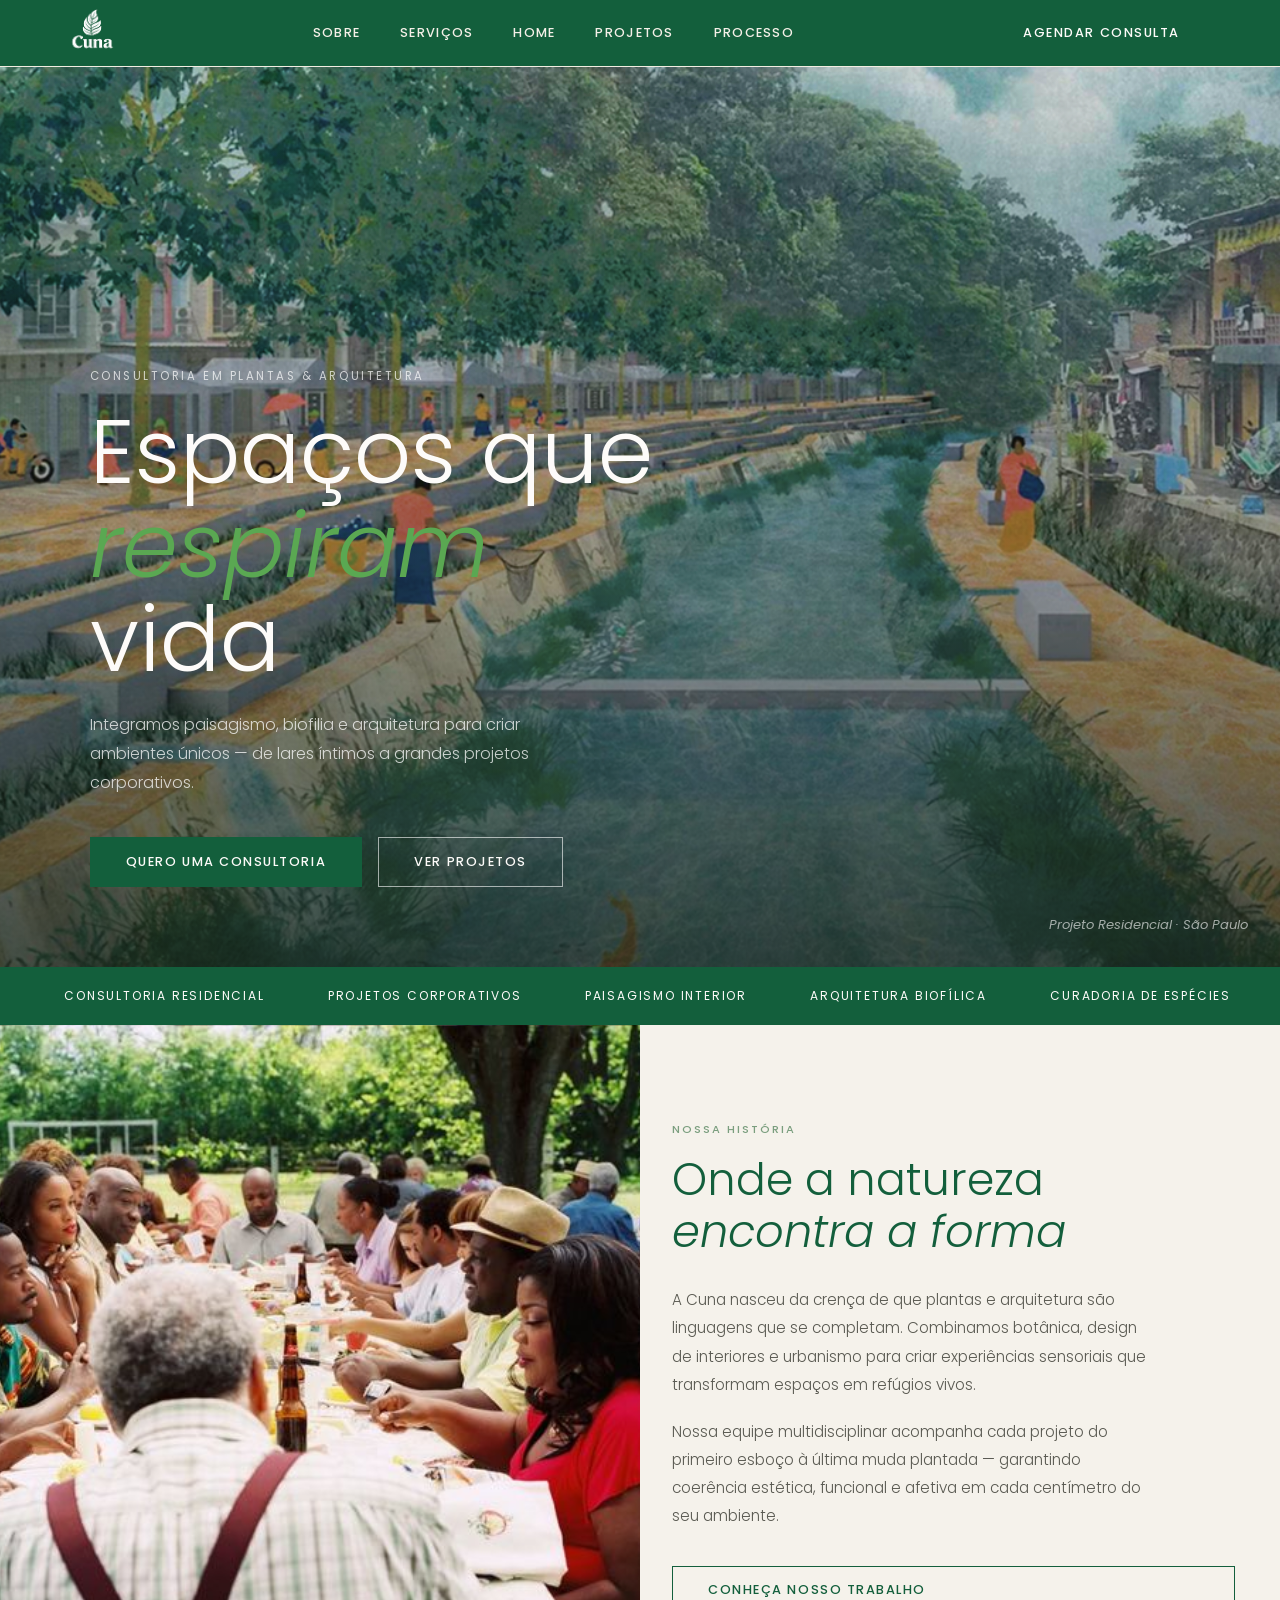
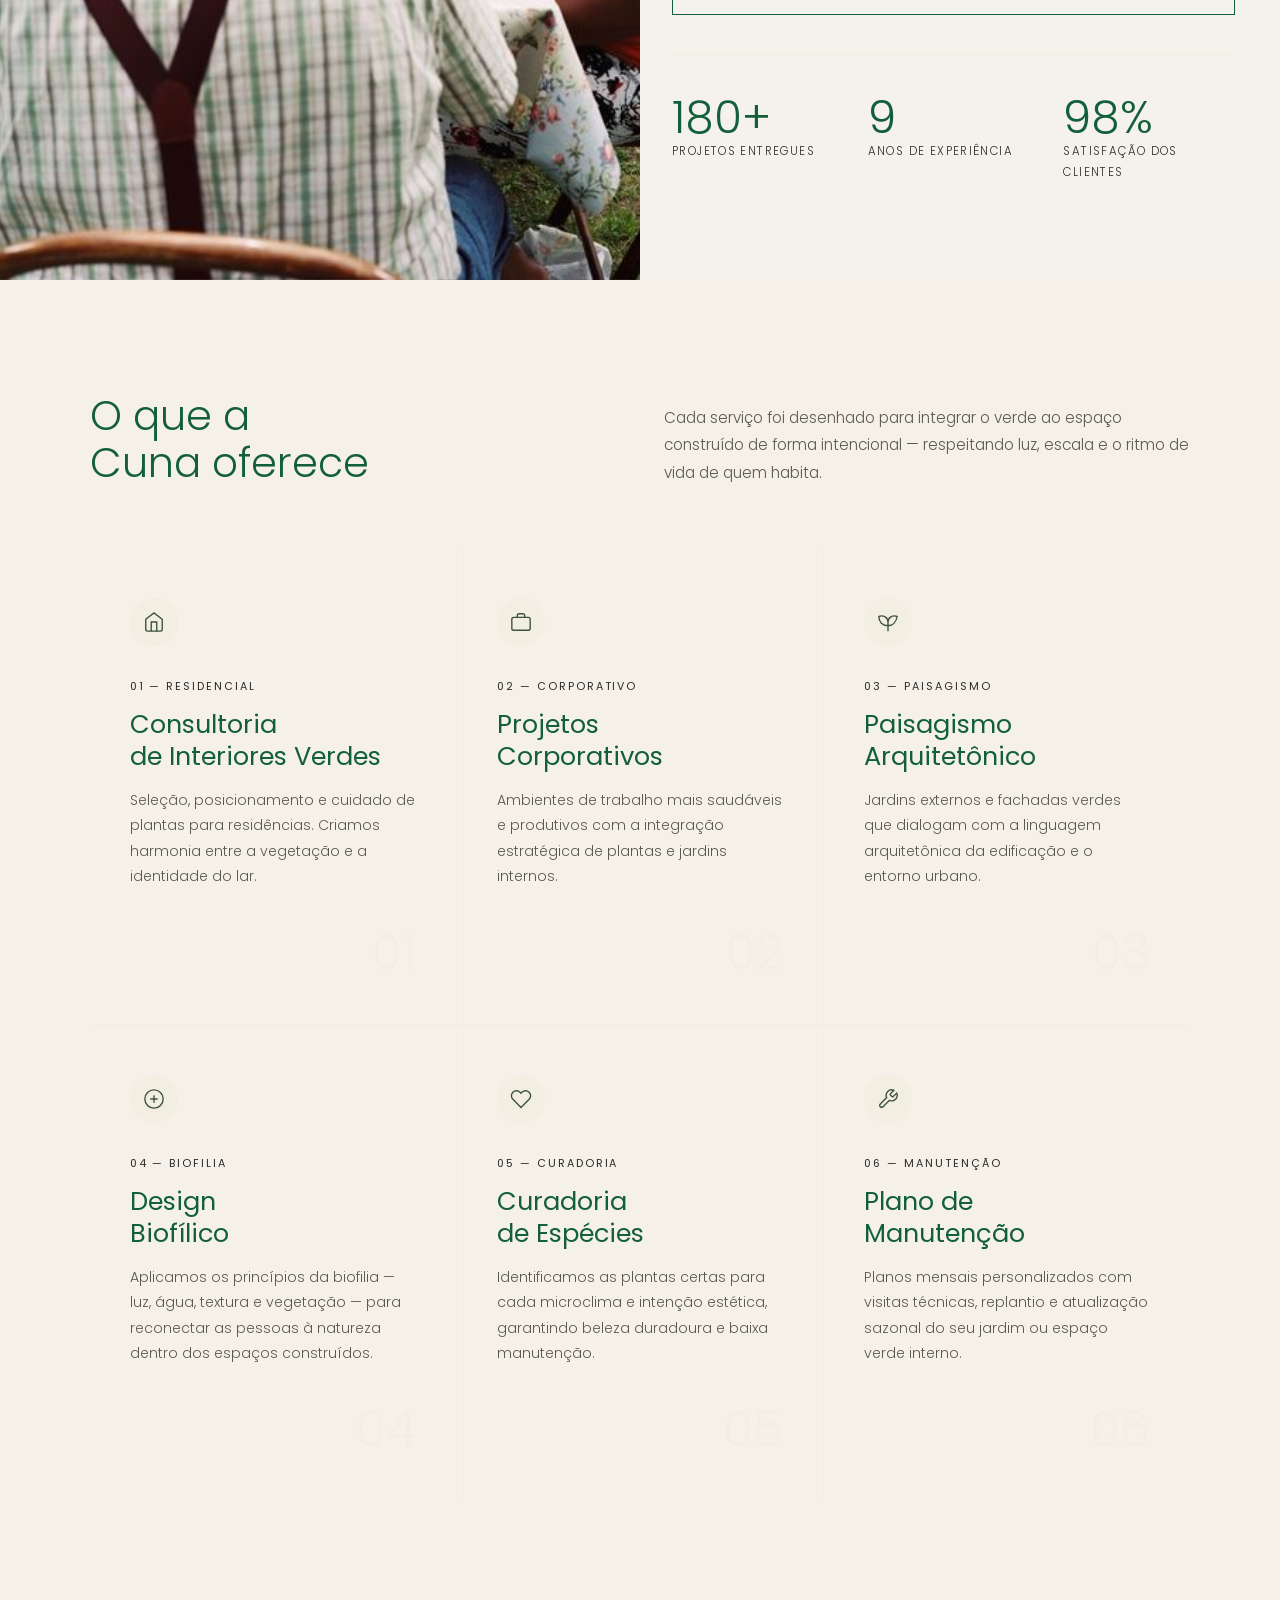
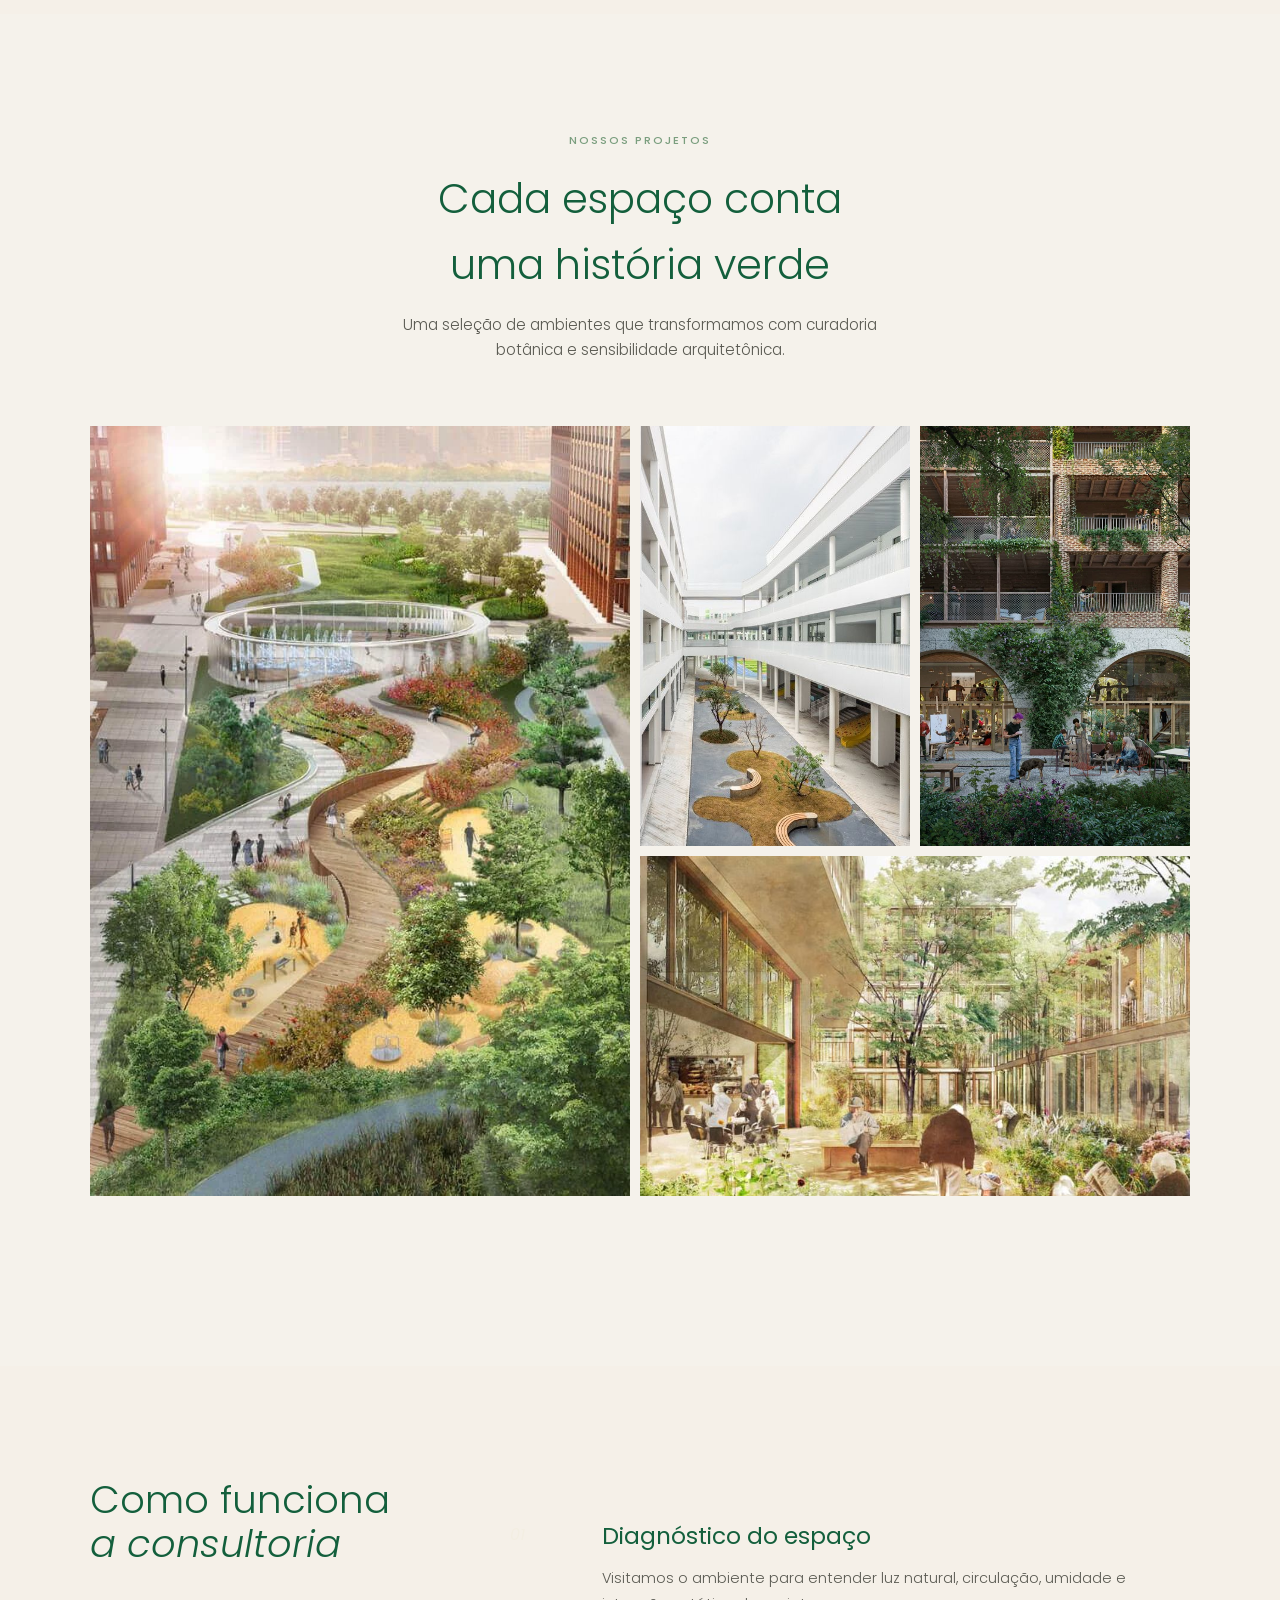
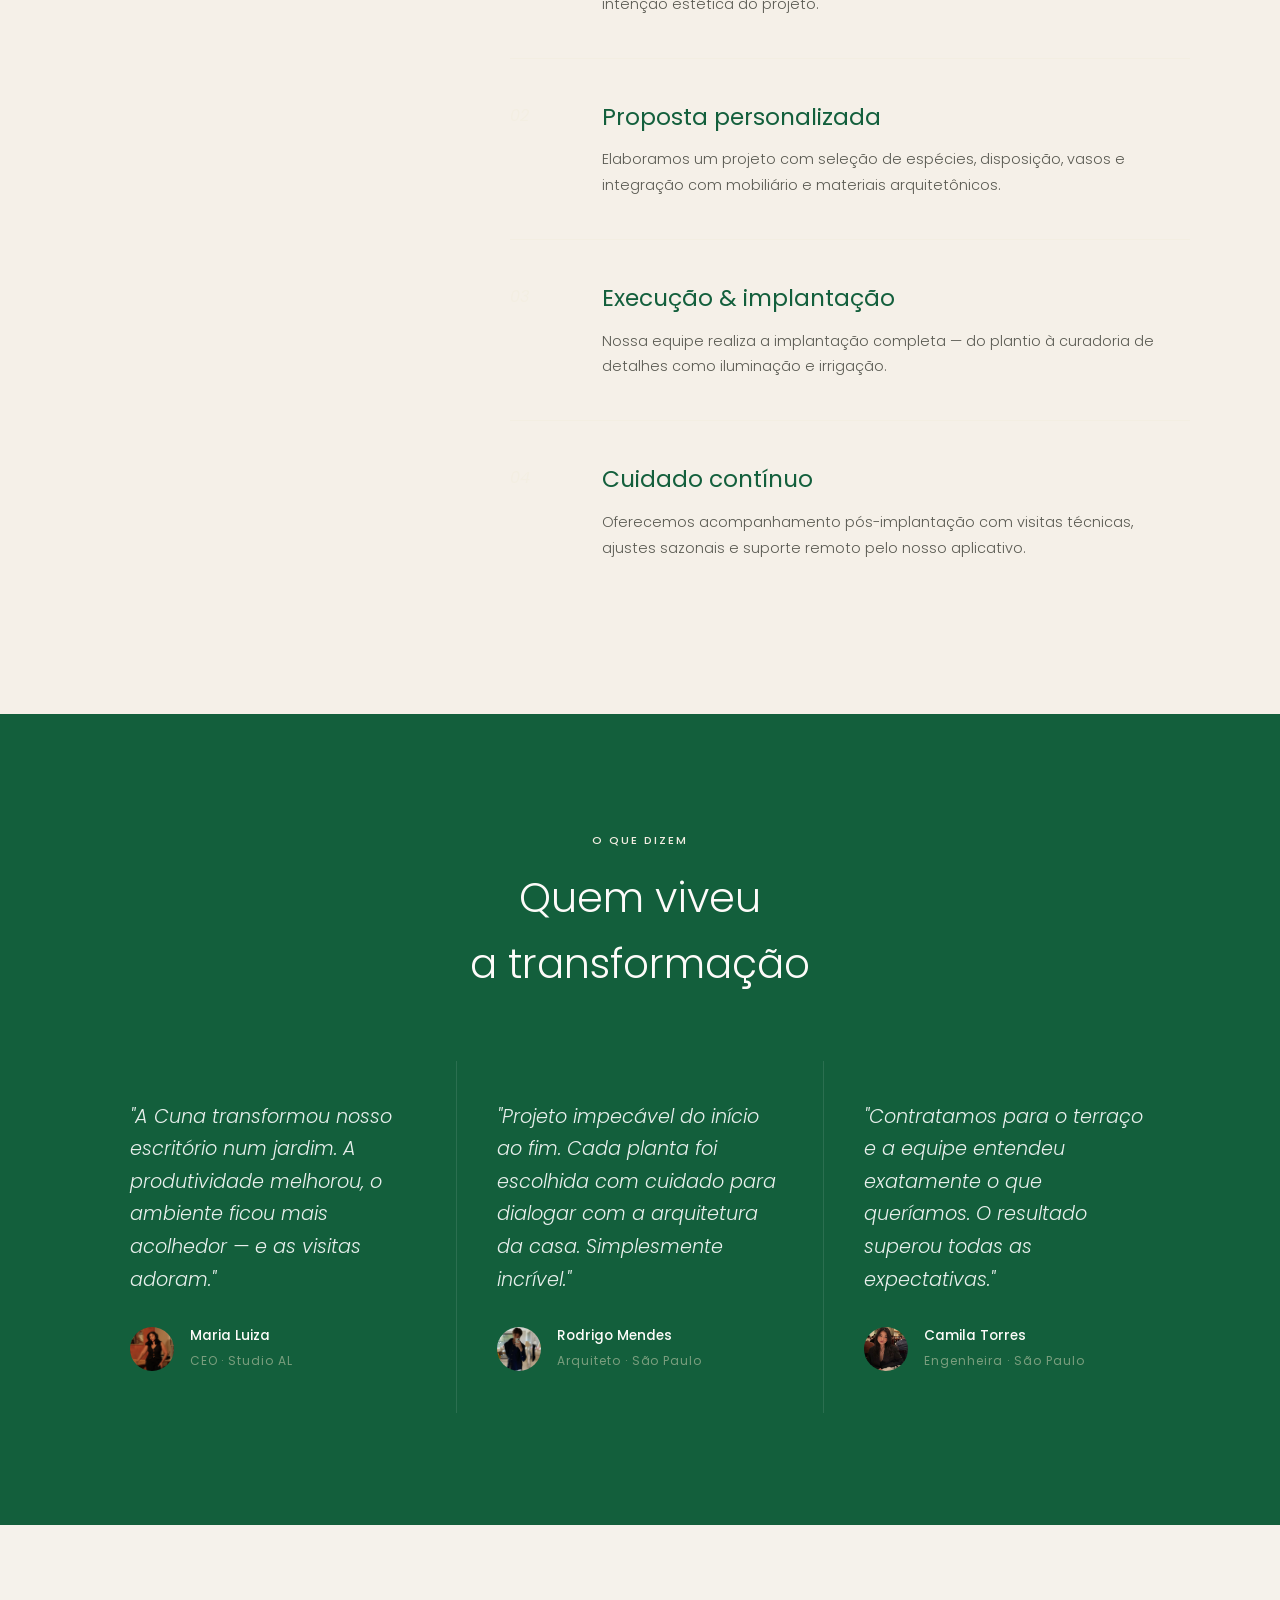
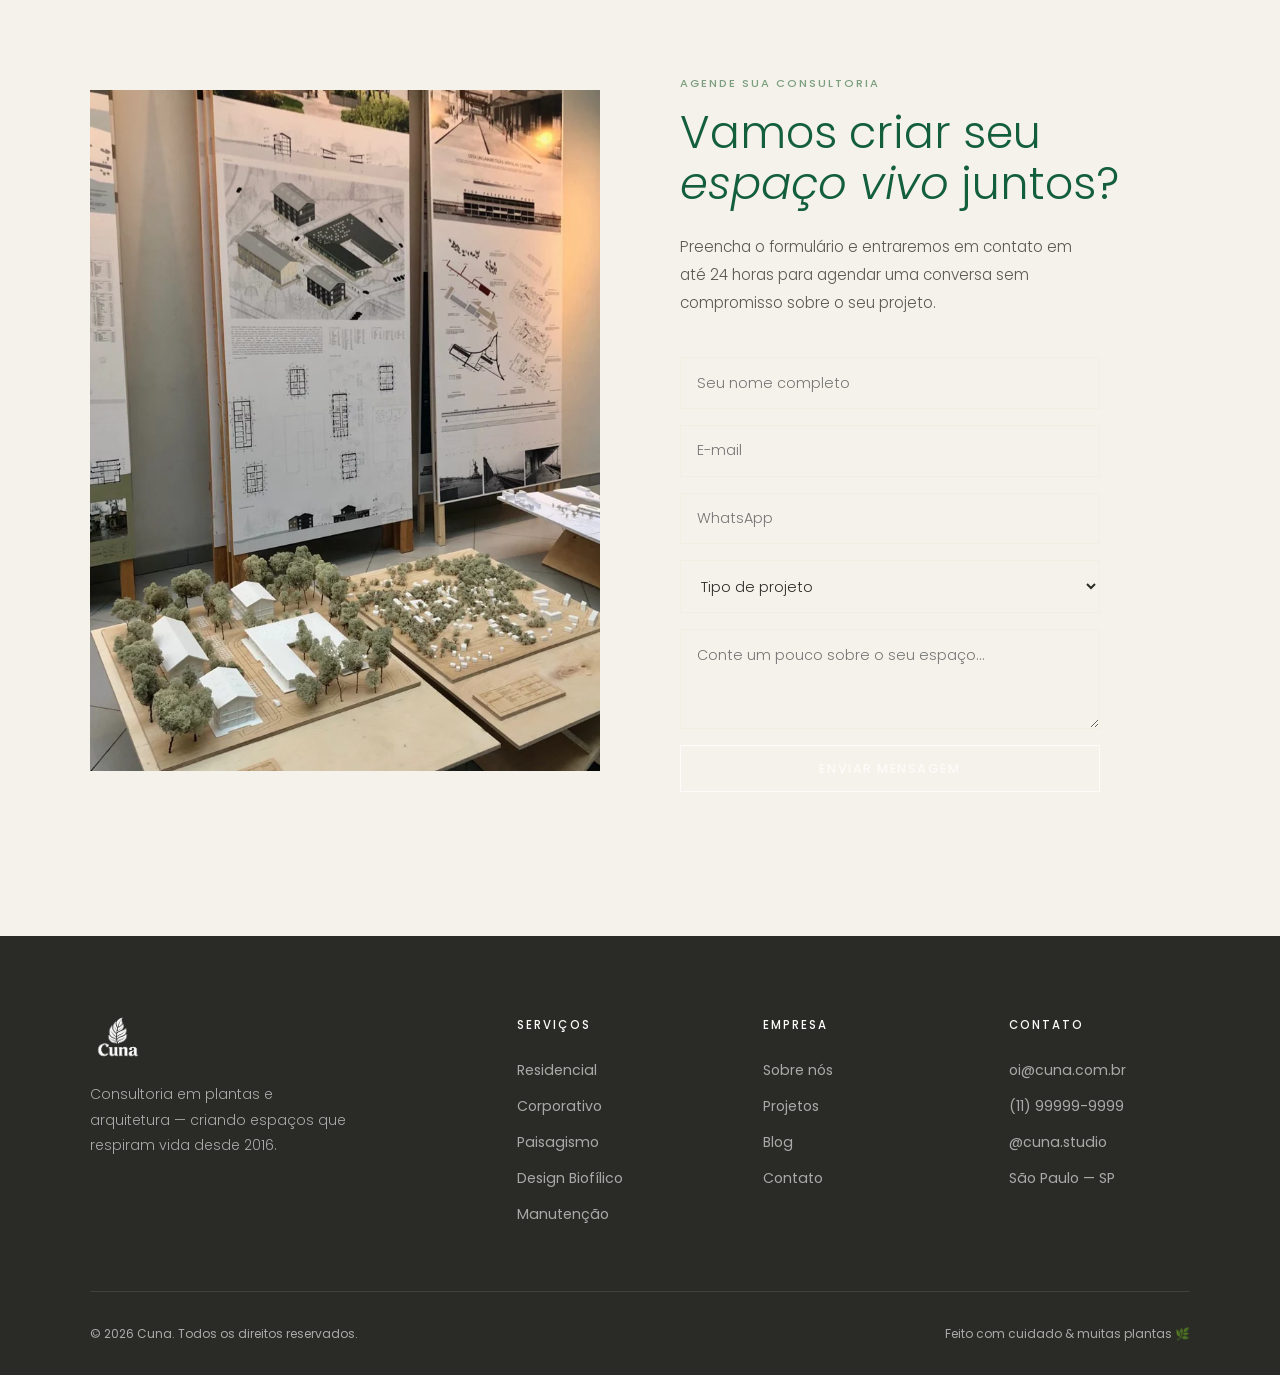
==== cultoia2.html @ 6aaee823 "Adicionando opções de jardinagem e consultoria no site" ====
<!DOCTYPE html>
<html lang="pt-BR">
<head>
  <meta charset="UTF-8" />
  <meta name="viewport" content="width=device-width, initial-scale=1.0" />
  <title>Cuna — Consultoria em Plantas & Arquitetura</title>
  <link rel="preconnect" href="https://fonts.googleapis.com">
<link rel="preconnect" href="https://fonts.gstatic.com" crossorigin>
<link href="https://fonts.googleapis.com/css2?family=Poppins:ital,wght@0,100;0,200;0,300;0,400;0,500;0,600;0,700;0,800;0,900;1,100;1,200;1,300;1,400;1,500;1,600;1,700;1,800;1,900&display=swap" rel="stylesheet">
  <style>

    :root {
      --creme:        #F5F0E8;
      --marfim:       #f5f2eb;
      --verde-escuro: #135f3c;
      --verde-salvia: #7A9E7E;
      --terracota:    135f3c;
      --linho:        #f3eee2;
      --carvao:       #2A2A26;
      --branco:       #fdfbf9;
      --fonte-titulo: 'Poppins', bold;
      --fonte-texto:  'Poppins', sans-serif;
    }
    *, *::before, *::after { box-sizing: border-box; margin: 0; padding: 0; }
    html { scroll-behavior: smooth; }
    body { background-color: var(--creme); color: var(--carvao); font-family: var(--fonte-texto); font-size: 16px; line-height: 1.6; overflow-x: hidden; }
    img { display: block; width: 100%; height: 100%; object-fit: cover; }
    a   { text-decoration: none; color: inherit; }
    ul  { list-style: none; }

    .etiqueta { display: inline-block; font-family: var(--fonte-texto); font-size: 0.7rem; font-weight: 500; letter-spacing: 0.18em; text-transform: uppercase; color: var(--verde-salvia); margin-bottom: 1rem; }
    .botao { display: inline-block; padding: 0.85rem 2.2rem; font-family: var(--fonte-texto); font-size: 0.8rem; font-weight: 500; letter-spacing: 0.12em; text-transform: uppercase; border: 1px solid currentColor; cursor: pointer; transition: background 0.3s, color 0.3s; }
    .botao-escuro { background: var(--verde-escuro); color: var(--branco); border-color: var(--verde-escuro); }
    .botao-escuro:hover { background: var(--carvao); border-color: var(--carvao); }
    .botao-contorno { background: transparent; color: var(--verde-escuro); border-color: var(--verde-escuro); }
    .botao-contorno:hover { background: var(--verde-escuro); color: var(--branco); }
    .botao-terracota { background: var(--terracota); color: var(--branco); border-color: var(--terracota); }
    .botao-terracota:hover { background: #9A6245; border-color: #9A6245; }

    .revelar { opacity: 0; transform: translateY(32px); transition: opacity 0.8s ease, transform 0.8s ease; }
    .revelar.visivel { opacity: 1; transform: translateY(0); }

    /* NAV */
    nav { position: relative; top: 0; left: 0; right: 0; z-index: 100; display: flex; align-items: center; justify-content: space-between; padding: 0.5rem 5%; background: #135f3c; backdrop-filter: blur(8px); border-bottom: 1px solid var(--linho); transition: rwa0.3s; }
    nav.rolando { box-shadow: 0 2px 20px rgba(255, 255, 255, 0.08); }
    .nav-logo { font-family: var(--fonte-titulo); font-size: 1.7rem; font-weight: 300; letter-spacing: 0.12em; color: #265b43; }
    .nav-links { display: flex; gap: 2.5rem; font-size: 0.8rem; font-weight: 500; letter-spacing: 0.1em; text-transform: uppercase; color: #F5F0E8 ; }
    .nav-links a { position: relative; padding-bottom: 2px;}
    .nav-links a::after { content: ''; position: absolute; bottom: 0; left: 0; width: 0; height: 1px; background: var(--verde-escuro); transition: width 0.3s; }
    .nav-links a:hover::after { width: 100%; }
    .nav-acoes { display: flex; align-items: center; gap: 1.2rem; }
    .nav-hamburguer { display: none; flex-direction: column; gap: 5px; cursor: pointer; padding: 4px; background: none; border: none; }
    .nav-hamburguer span { display: block; width: 22px; height: 2px; background: var(--verde-escuro); transition: all 0.3s; }
    .nav-hamburguer.aberto span:nth-child(1) { transform: translateY(7px) rotate(45deg); }
    .nav-hamburguer.aberto span:nth-child(2) { opacity: 0; }
    .nav-hamburguer.aberto span:nth-child(3) { transform: translateY(-7px) rotate(-45deg); }
    .nav-menu-mobile { display: none; position: fixed; top: 60px; left: 0; right: 0; background: var(--creme); border-bottom: 1px solid var(--linho); padding: 1.5rem 5%; flex-direction: column; gap: 1.2rem; z-index: 99; box-shadow: 0 8px 20px #F5F0E8; }
    .nav-menu-mobile.aberto { display: flex; }
    .nav-menu-mobile a { font-size: 0.9rem; font-weight: 500; letter-spacing: 0.1em; text-transform: uppercase; color: var(--carvao); padding: 0.4rem 0; border-bottom: 1px solid var(--linho); }
    .nav-menu-mobile a:last-child { border-bottom: none; }
    .IMG29 { height: 50px; width: auto; display: block; object-fit: contain
}

    /* HERO */
    .hero { position: relative; min-height: 100vh; display: flex; align-items: flex-end; padding-top: 80px; overflow: hidden; }
    .hero-imagem { position: absolute; inset: 0; background-image: url('images/image 195.png'); background-size: cover; background-position: center; z-index: 0; }
    .hero-imagem::after { content: ''; position: absolute; inset: 0; background: linear-gradient(to top, rgba(20,30,20,0.75) 0%, rgba(20,30,20,0.35) 50%, rgba(20,30,20,0.10) 100%); }
    .hero-conteudo { position: relative; z-index: 1; display: flex; flex-direction: column; justify-content: flex-end; padding: 5rem 7% 5rem; width: 100%; max-width: 780px; }
    .hero-subtitulo-topo { font-family: var(--fonte-texto); font-size: 0.72rem; letter-spacing: 0.22em; text-transform: uppercase; color: rgba(255,255,255,0.7); margin-bottom: 1.2rem; }
    .hero-titulo { font-family: var(--fonte-titulo); font-size: clamp(3.5rem, 7vw, 7rem); font-weight: 300; line-height: 1.05; color: var(--branco); margin-bottom: 1.5rem; }
    .hero-titulo em { font-style: italic; color: #5aa852; }
    .hero-descricao { font-size: 1rem; font-weight: 300; color: rgba(255,255,255,0.75); max-width: 460px; margin-bottom: 2.5rem; line-height: 1.8; }
    .hero-botoes { display: flex; gap: 1rem; align-items: center; flex-wrap: wrap; }
    .hero-credito-foto { position: absolute; bottom: 2rem; right: 2rem; z-index: 2; font-family: var(--fonte-titulo); font-size: 0.82rem; font-style: italic; color: rgba(255,255,255,0.6); }
    

    /* FAIXA */
    .faixa { background: var(--verde-escuro); color: var(--branco); display: flex; align-items: center; justify-content: center; gap: 3rem; padding: 1.2rem 5%; overflow: hidden; }
    .faixa-item { display: flex; align-items: center; gap: 0.7rem; font-size: 0.75rem; letter-spacing: 0.15em; text-transform: uppercase; white-space: nowrap; }
    .faixa-ponto { width: 4px; height: 4px; border-radius: 50%; background: var(--terracota); }

    /* SOBRE */
    .sobre { display: grid; grid-template-columns: 1fr 1fr; min-height: 80vh; }
    .sobre-imagem { position: relative; overflow: hidden; background-color: var(--linho); background-image: url('images/download (25).jpg'); background-size: cover; background-position: center; min-height: 500px; }

    .sobre-conteudo { background: var(--marfim); padding: 6rem 7% 6rem 5%; display: flex; flex-direction: column; justify-content: center; }
    .sobre-conteudo h2 { font-family: var(--fonte-titulo); font-size: clamp(2.2rem, 3.5vw, 3.8rem); font-weight: 300; line-height: 1.15; color: var(--verde-escuro); margin-bottom: 1.8rem; }
    .sobre-conteudo h2 span { display: block; font-style: italic; color: var(--terracota); }
    .sobre-conteudo p { font-size: 0.95rem; font-weight: 300; color: #5A5A52; line-height: 1.85; margin-bottom: 1.2rem; max-width: 480px; }
    .sobre-numeros { display: grid; grid-template-columns: repeat(3,1fr); gap: 1.5rem; margin-top: 2.5rem; padding-top: 2.5rem; border-top: 1px solid var(--linho); }
    .sobre-numero h3 { font-family: var(--fonte-titulo); font-size: 2.8rem; font-weight: 300; color: var(--verde-escuro); line-height: 1; }
    .sobre-numero p { font-size: 0.72rem; letter-spacing: 0.12em; text-transform: uppercase; color: var(--terracota); margin-bottom: 0; }

    /* SERVIÇOS */
    .servicos { padding: 7rem 7%; background: var(--creme); }
    .servicos-cabecalho { display: grid; grid-template-columns: 1fr 1fr; gap: 3rem; align-items: end; margin-bottom: 4rem; }
    .servicos-cabecalho h2 { font-family: var(--fonte-titulo); font-size: clamp(2rem,3.2vw,3.5rem); font-weight: 300; line-height: 1.15; color: var(--verde-escuro); }
    .servicos-cabecalho p { font-size: 0.95rem; font-weight: 300; color: #5A5A52; line-height: 1.8; }
    .servicos-grade { display: grid; grid-template-columns: repeat(3,1fr); gap: 1.5px; background: var(--linho); }
    .servico-card { background: var(--creme); padding: 3rem 2.5rem; display: flex; flex-direction: column; transition: background 0.35s; cursor: default; }
    .servico-card:hover { background: var(--verde-escuro); color: var(--branco); }
    .servico-card:hover .servico-etiqueta, .servico-card:hover .servico-descricao { color: rgba(255,255,255,0.7); }
    .servico-card:hover .servico-titulo { color: var(--branco); }
    .servico-card:hover .servico-numero { color: rgba(255,255,255,0.15); }
    .servico-icone { width: 48px; height: 48px; margin-bottom: 2rem; background-color: var(--linho); border-radius: 50%; display: flex; align-items: center; justify-content: center; }
    .servico-icone svg { width: 22px; height: 22px; }
    .servico-etiqueta { font-size: 0.68rem; letter-spacing: 0.18em; text-transform: uppercase; color: var(--terracota); margin-bottom: 0.8rem; transition: color 0.35s; }
    .servico-titulo { font-family: var(--fonte-titulo); font-size: 1.6rem; font-weight: 400; line-height: 1.25; color: var(--verde-escuro); margin-bottom: 1rem; transition: color 0.35s; }
    .servico-descricao { font-size: 0.88rem; font-weight: 300; color: #5A5A52; line-height: 1.8; flex: 1; transition: color 0.35s; }
    .servico-numero { margin-top: 2.5rem; font-family: var(--fonte-titulo); font-size: 3rem; font-weight: 300; color: var(--linho); line-height: 1; align-self: flex-end; transition: color 0.35s; }

    /* GALERIA */
    .galeria { padding: 7rem 7%; background: var(--marfim); }
    .galeria-cabecalho { text-align: center; margin-bottom: 4rem; }
    .galeria-cabecalho h2 { font-family: var(--fonte-titulo); font-size: clamp(2rem,3.2vw,3.5rem); font-weight: 300; color: var(--verde-escuro); margin-bottom: 1rem; }
    .galeria-cabecalho p { font-size: 0.95rem; font-weight: 300; color: #5A5A52; max-width: 480px; margin: 0 auto; }
    .galeria-grade { display: grid; grid-template-columns: 2fr 1fr 1fr; grid-template-rows: 420px 340px; gap: 10px; }
    .galeria-item { overflow: hidden; position: relative; background-color: var(--linho); cursor: pointer; }
    .galeria-item::after { content: ''; position: absolute; inset: 0; background: rgba(61,82,64,0); transition: background 0.4s; }
    .galeria-item:hover::after { background: rgba(61,82,64,0.35); }
    .galeria-legenda { position: absolute; bottom: 1.2rem; left: 1.2rem; z-index: 2; color: var(--branco); font-family: var(--fonte-titulo); font-size: 1rem; font-style: italic; opacity: 0; transform: translateY(8px); transition: opacity 0.4s, transform 0.4s; }
    .galeria-item:hover .galeria-legenda { opacity: 1; transform: translateY(0); }
    .galeria-item:nth-child(1) { grid-row: 1/3; background-image: url('images/download (8).webp'); background-size: cover; background-position: center; }
    .galeria-item:nth-child(2) { background-image: url('images/download (70.jpg'); background-size: cover; background-position: center; }
    .galeria-item:nth-child(3) { background-image: url('images/Gallery of Powerhouse Company Wins Competition for a Diverse Urban Ensemble in Amsterdam, Netherlands  - 2.webp'); background-size: cover; background-position: center; }
    .galeria-item:nth-child(4) { grid-column: 2/4; background-image: url('images/Improving with age_ How city design is adapting to older populations.jpg'); background-size: cover; background-position: center; }
    .galeria-item:nth-child(5) { background-image: url('https://images.unsplash.com/photo-1598300042247-d088f8ab3a91?w=600&q=80'); background-size: cover; background-position: center; }

    /* PROCESSO */
    .processo { padding: 7rem 7%; background: var(--creme); }
    .processo-interno { display: grid; grid-template-columns: 1fr 2fr; gap: 5rem; align-items: start; }
    .processo-esquerda h2 { font-family: var(--fonte-titulo); font-size: clamp(2rem,3vw,3.2rem); font-weight: 300; line-height: 1.15; color: var(--verde-escuro); position: sticky; top: 120px; }
    .processo-esquerda h2 em { font-style: italic; color: var(--terracota); display: block; }
    .processo-etapas { display: flex; flex-direction: column; }
    .etapa { display: grid; grid-template-columns: 60px 1fr; gap: 2rem; padding: 2.5rem 0; border-bottom: 1px solid var(--linho); }
    .etapa:last-child { border-bottom: none; }
    .etapa-numero { font-family: var(--fonte-titulo); font-size: 1rem; font-style: italic; color: var(--linho); padding-top: 4px; }
    .etapa-corpo h3 { font-family: var(--fonte-titulo); font-size: 1.45rem; font-weight: 400; color: var(--verde-escuro); margin-bottom: 0.7rem; }
    .etapa-corpo p { font-size: 0.9rem; font-weight: 300; color: #5A5A52; line-height: 1.8; }

    /* DEPOIMENTOS */
    .depoimentos { padding: 7rem 7%; background: var(--verde-escuro); color: var(--branco); }
    .depoimentos-cabecalho { text-align: center; margin-bottom: 4rem; }
    .depoimentos-cabecalho h2 { font-family: var(--fonte-titulo); font-size: clamp(2rem,3.2vw,3.5rem); font-weight: 300; color: var(--branco); }
    .depoimentos-grade { display: grid; grid-template-columns: repeat(3,1fr); gap: 1.5px; background: rgba(255,255,255,0.1); }
    .depoimento-card { background: var(--verde-escuro); padding: 2.5rem; display: flex; flex-direction: column;}
    .depoimento-texto { font-family: var(--fonte-titulo); font-size: 1.2rem; font-style: italic; font-weight: 300; line-height: 1.7; color: rgba(255,255,255,0.9); margin-bottom: 1.8rem; }
    .depoimento-autor { display: flex; align-items: center; gap: 1rem; margin-top: auto; }
    .depoimento-info strong { display: block; font-size: 0.85rem; font-weight: 500; color: var(--branco); }
    .depoimento-info span { font-size: 0.75rem; color: var(--verde-salvia); letter-spacing: 0.08em; }

    /* CONTATO */
    .contato-secao { padding: 9rem 7%; background: var(--marfim); display: grid; grid-template-columns: 1fr 1fr; gap: 5rem; align-items: center; }
    .contato-imagem { aspect-ratio: 3/4; overflow: hidden; background-color: var(--linho); background-image: url('images/archi model.webp'); background-size: cover; background-position: center; }
    .contato-conteudo h2 { font-family: var(--fonte-titulo); font-size: clamp(2.2rem,3.5vw,4rem); font-weight: 300; line-height: 1.12; color: var(--verde-escuro); margin-bottom: 1.5rem; }
    .contato-conteudo h2 em { font-style: italic; color: var(--terracota); }
    .contato-conteudo p { font-size: 0.95rem; font-weight: 300; color: #5A5A52; line-height: 1.85; margin-bottom: 2.5rem; max-width: 420px; }
    .formulario { display: flex; flex-direction: column; gap: 1rem; max-width: 420px; }
    .formulario input, .formulario select, .formulario textarea { width: 100%; padding: 0.9rem 1rem; background: transparent; border: 1px solid var(--linho); color: var(--carvao); font-family: var(--fonte-texto); font-size: 0.9rem; font-weight: 300; outline: none; transition: border-color 0.3s; }
    .formulario input:focus, .formulario select:focus, .formulario textarea:focus { border-color: var(--verde-escuro); }
    .formulario textarea { resize: vertical; min-height: 100px; }

    /* RODAPÉ */
    footer { background: var(--carvao); color: rgba(255,255,255,0.6); padding: 5rem 7% 2rem; }
    .rodape-topo { display: grid; grid-template-columns: 2fr 1fr 1fr 1fr; gap: 4rem; padding-bottom: 4rem; border-bottom: 1px solid rgba(255,255,255,0.1); margin-bottom: 2rem; }
    .rodape-marca .nav-logo { color: var(--branco); }
    .rodape-marca p { font-size: 0.88rem; font-weight: 300; line-height: 1.8; margin-top: 1rem; max-width: 260px; }
    .rodape-coluna h4 { font-family: var(--fonte-texto); font-size: 0.72rem; font-weight: 500; letter-spacing: 0.18em; text-transform: uppercase; color: var(--branco); margin-bottom: 1.4rem; }
    .rodape-coluna ul { display: flex; flex-direction: column; gap: 0.65rem; }
    .rodape-coluna ul li a { font-size: 0.88rem; transition: color 0.3s; }
    .rodape-coluna ul li a:hover { color: var(--branco); }
    .rodape-base { display: flex; align-items: center; justify-content: space-between; font-size: 0.75rem; }
    .IMG29 { height: 50px; width: auto; display: block; object-fit: contain}

    /* RESPONSIVO */
    @media (max-width: 1100px) {
    .servicos-grade { 
      grid-template-columns: repeat(2,1fr);
    }

    .rodape-topo { 
        grid-template-columns: 1fr 1fr; 
        gap: 2.5rem; 
      }
    }
    @media (max-width: 900px) {
      .nav-links { display: none; }
      .nav-hamburguer { display: flex; }
      .hero { min-height: 80vh; }
      .hero-conteudo { padding: 5rem 6% 4rem; }
      .hero-badge { top: 5rem; right: 5%; }
      .faixa { flex-wrap: wrap; gap: 0.7rem 1.5rem; justify-content: center; }
      .sobre { grid-template-columns: 1fr; }
      .sobre-imagem { min-height: 60vw; order: -1; }
      .sobre-imagem-detalhe { display: none; }
      .sobre-conteudo { padding: 4rem 6%; }
      .servicos-cabecalho { grid-template-columns: 1fr; }
      .servicos-grade { grid-template-columns: repeat(2,1fr); }
      .galeria-grade { grid-template-columns: 1fr 1fr; grid-template-rows: repeat(3, clamp(160px,28vw,260px)); }
      .galeria-item:nth-child(1) { grid-row: auto; }
      .galeria-item:nth-child(4) { grid-column: auto; }
      .processo-interno { grid-template-columns: 1fr; gap: 2.5rem; }
      .processo-esquerda h2 { position: static; }
      .depoimentos-grade { grid-template-columns: 1fr; }
      .contato-secao { grid-template-columns: 1fr; gap: 3rem; padding: 5rem 6%; }
      .contato-imagem { aspect-ratio: 16/9; width: 100%; }
      .rodape-topo { grid-template-columns: 1fr 1fr; }
    }
    @media (max-width: 640px) {
      .faixa-item:nth-child(n+4) { display: none; }
      .sobre-numeros { grid-template-columns: 1fr 1fr; }
      .servicos-grade { grid-template-columns: 1fr; }
      .galeria-grade { grid-template-columns: 1fr; grid-template-rows: repeat(5, clamp(180px,55vw,280px)); }
      .galeria-item:nth-child(1), .galeria-item:nth-child(4) { grid-row: auto; grid-column: auto; }
      .rodape-topo { grid-template-columns: 1fr; }
      .rodape-base { flex-direction: column; gap: 0.5rem; text-align: center; }
    }
    @media (max-width: 400px) {
      body { font-size: 15px; }
      .hero-conteudo { padding: 6rem 4% 3rem; }
      .hero-botoes { flex-direction: column; width: 100%; }
      .hero-botoes .botao { width: 100%; text-align: center; }
      .faixa { display: none; }
    }
  </style>
</head>
<body>

  <div vw class="enabled">
    <div vw-access-button class="active"></div>
    <div vw-plugin-wrapper>
      <div class="vw-plugin-top-wrapper"></div>
    </div>
  </div>
  <script src="https://vlibras.gov.br/app/vlibras-plugin.js"></script>
  <script>
    new window.VLibras.Widget('https://vlibras.gov.br/app');
  </script>

  <script>
  (function(d){
    var s = d.createElement("script");
    s.setAttribute("data-account", "SEU_ID_AQUI");
    s.setAttribute("src", "https://cdn.userway.org/widget.js");
    (d.body || d.head).appendChild(s);
  })(document);
  </script>

  <nav id="navegacao">
    <img class="IMG29" src="images/logoGuia.png" alt="">
    <ul class="nav-links">
      <li><a href="#sobre">Sobre</a></li>
      <li><a href="#servicos">Serviços</a></li>
      <li><a href="index.html">Home</a></li>
      <li><a href="#projetos">Projetos</a></li>
      <li><a href="#processo">Processo</a></li>
    </ul>

    <div class="nav-acoes">
      <a href="#contato" class="botao botao-escuro">Agendar consulta</a>
      <button class="nav-hamburguer" id="botaoMenu" aria-label="Abrir menu">
        <span></span><span></span><span></span>
      </button>
    </div>
  </nav>

  <div class="nav-menu-mobile" id="menuMobile">
    <a href="#sobre"    onclick="fecharMenuMobile()">Sobre</a>
    <a href="#servicos" onclick="fecharMenuMobile()">Serviços</a>
    <a href="#projetos" onclick="fecharMenuMobile()">Projetos</a>
    <a href="#processo" onclick="fecharMenuMobile()">Processo</a>
    <a href="#contato"  onclick="fecharMenuMobile()">Contato</a>
    <a href="#Home"     onclick="fecharMenuMobile()">Home</a>
    
  </div>

  <section class="hero">
    <div class="hero-imagem"></div>
    <div class="hero-conteudo revelar">
      <p class="hero-subtitulo-topo">Consultoria em plantas &amp; arquitetura</p>
      <h1 class="hero-titulo">Espaços que<br /><em>respiram</em><br />vida</h1>
      <p class="hero-descricao">Integramos paisagismo, biofilia e arquitetura para criar ambientes únicos — de lares íntimos a grandes projetos corporativos.</p>
      <div class="hero-botoes">
        <a href="#contato" class="botao botao-escuro">Quero uma consultoria</a>
        <a href="#projetos" class="botao botao-contorno" style="color:var(--branco);border-color:rgba(255,255,255,0.6);">Ver projetos</a>
      </div>
    </div>
    <p class="hero-credito-foto">Projeto Residencial · São Paulo</p>
  </section>

  <div class="faixa">
    <div class="faixa-item"><span class="faixa-ponto"></span> Consultoria Residencial</div>
    <div class="faixa-item"><span class="faixa-ponto"></span> Projetos Corporativos</div>
    <div class="faixa-item"><span class="faixa-ponto"></span> Paisagismo Interior</div>
    <div class="faixa-item"><span class="faixa-ponto"></span> Arquitetura Biofílica</div>
    <div class="faixa-item"><span class="faixa-ponto"></span> Curadoria de Espécies</div>
  </div>

  <section class="sobre" id="sobre">
    <div class="sobre-imagem"><div class="sobre-imagem-detalhe"></div></div>
    <div class="sobre-conteudo revelar">
      <span class="etiqueta">Nossa história</span>
      <h2>Onde a natureza <span>encontra a forma</span></h2>
      <p>A Cuna nasceu da crença de que plantas e arquitetura são linguagens que se completam. Combinamos botânica, design de interiores e urbanismo para criar experiências sensoriais que transformam espaços em refúgios vivos.</p>
      <p>Nossa equipe multidisciplinar acompanha cada projeto do primeiro esboço à última muda plantada — garantindo coerência estética, funcional e afetiva em cada centímetro do seu ambiente.</p>
      <a href="#contato" class="botao botao-contorno" style="margin-top:1rem;">Conheça nosso trabalho</a>
      <div class="sobre-numeros">
        <div class="sobre-numero"><h3>180+</h3><p>Projetos entregues</p></div>
        <div class="sobre-numero"><h3>9</h3><p>Anos de experiência</p></div>
        <div class="sobre-numero"><h3>98%</h3><p>Satisfação dos clientes</p></div>
      </div>
    </div>
  </section>

  <section class="servicos" id="servicos">
    <div class="servicos-cabecalho revelar">
      <h2>O que a<br />Cuna oferece</h2>
      <p>Cada serviço foi desenhado para integrar o verde ao espaço construído de forma intencional — respeitando luz, escala e o ritmo de vida de quem habita.</p>
    </div>
    <div class="servicos-grade">
      <div class="servico-card revelar">
        <div class="servico-icone"><svg viewBox="0 0 24 24" fill="none" stroke="#3D5240" stroke-width="1.5"><path d="M3 9l9-7 9 7v11a2 2 0 0 1-2 2H5a2 2 0 0 1-2-2z"/><polyline points="9 22 9 12 15 12 15 22"/></svg></div>
        <p class="servico-etiqueta">01 — Residencial</p>
        <h3 class="servico-titulo">Consultoria<br />de Interiores Verdes</h3>
        <p class="servico-descricao">Seleção, posicionamento e cuidado de plantas para residências. Criamos harmonia entre a vegetação e a identidade do lar.</p>
        <span class="servico-numero">01</span>
      </div>
      <div class="servico-card revelar">
        <div class="servico-icone"><svg viewBox="0 0 24 24" fill="none" stroke="#3D5240" stroke-width="1.5"><rect x="2" y="7" width="20" height="14" rx="2"/><path d="M16 7V5a2 2 0 0 0-2-2h-4a2 2 0 0 0-2 2v2"/></svg></div>
        <p class="servico-etiqueta">02 — Corporativo</p>
        <h3 class="servico-titulo">Projetos<br />Corporativos</h3>
        <p class="servico-descricao">Ambientes de trabalho mais saudáveis e produtivos com a integração estratégica de plantas e jardins internos.</p>
        <span class="servico-numero">02</span>
      </div>
      <div class="servico-card revelar">
        <div class="servico-icone"><svg viewBox="0 0 24 24" fill="none" stroke="#3D5240" stroke-width="1.5"><path d="M12 22V12M12 12C12 7 7 4 2 6c0 6 4 10 10 10M12 12c0-5 5-8 10-6-1 6-5 10-10 10"/></svg></div>
        <p class="servico-etiqueta">03 — Paisagismo</p>
        <h3 class="servico-titulo">Paisagismo<br />Arquitetônico</h3>
        <p class="servico-descricao">Jardins externos e fachadas verdes que dialogam com a linguagem arquitetônica da edificação e o entorno urbano.</p>
        <span class="servico-numero">03</span>
      </div>
      <div class="servico-card revelar">
        <div class="servico-icone"><svg viewBox="0 0 24 24" fill="none" stroke="#3D5240" stroke-width="1.5"><circle cx="12" cy="12" r="10"/><path d="M12 8v8M8 12h8"/></svg></div>
        <p class="servico-etiqueta">04 — Biofilia</p>
        <h3 class="servico-titulo">Design<br />Biofílico</h3>
        <p class="servico-descricao">Aplicamos os princípios da biofilia — luz, água, textura e vegetação — para reconectar as pessoas à natureza dentro dos espaços construídos.</p>
        <span class="servico-numero">04</span>
      </div>
      <div class="servico-card revelar">
        <div class="servico-icone"><svg viewBox="0 0 24 24" fill="none" stroke="#3D5240" stroke-width="1.5"><path d="M20.84 4.61a5.5 5.5 0 0 0-7.78 0L12 5.67l-1.06-1.06a5.5 5.5 0 0 0-7.78 7.78l1.06 1.06L12 21.23l7.78-7.78 1.06-1.06a5.5 5.5 0 0 0 0-7.78z"/></svg></div>
        <p class="servico-etiqueta">05 — Curadoria</p>
        <h3 class="servico-titulo">Curadoria<br />de Espécies</h3>
        <p class="servico-descricao">Identificamos as plantas certas para cada microclima e intenção estética, garantindo beleza duradoura e baixa manutenção.</p>
        <span class="servico-numero">05</span>
      </div>
      <div class="servico-card revelar">
        <div class="servico-icone"><svg viewBox="0 0 24 24" fill="none" stroke="#3D5240" stroke-width="1.5"><path d="M14.7 6.3a1 1 0 0 0 0 1.4l1.6 1.6a1 1 0 0 0 1.4 0l3.77-3.77a6 6 0 0 1-7.94 7.94l-6.91 6.91a2.12 2.12 0 0 1-3-3l6.91-6.91a6 6 0 0 1 7.94-7.94l-3.76 3.76z"/></svg></div>
        <p class="servico-etiqueta">06 — Manutenção</p>
        <h3 class="servico-titulo">Plano de<br />Manutenção</h3>
        <p class="servico-descricao">Planos mensais personalizados com visitas técnicas, replantio e atualização sazonal do seu jardim ou espaço verde interno.</p>
        <span class="servico-numero">06</span>
      </div>
    </div>
  </section>

  <section class="galeria" id="projetos">
    <div class="galeria-cabecalho revelar">
      <span class="etiqueta">Nossos projetos</span>
      <h2>Cada espaço conta<br />uma história verde</h2>
      <p>Uma seleção de ambientes que transformamos com curadoria botânica e sensibilidade arquitetônica.</p>
    </div>
    <div class="galeria-grade">
      <div class="galeria-item"><span class="galeria-legenda">Parque das graças</span></div>
      <div class="galeria-item"><span class="galeria-legenda">Escola - Alto sol</span></div>
      <div class="galeria-item"><span class="galeria-legenda">CESC - Artes e educação</span></div>
      <div class="galeria-item"><span class="galeria-legenda">Lar Santana - Casa de repouso</span></div>
      <div class="galeria-item"><span class="galeria-legenda">Terraço · Higienópolis</span></div>
    </div>
    <div style="text-align:center;margin-top:3rem;">
    </div>
  </section>

  <section class="processo" id="processo">
    <div class="processo-interno">
      <div class="processo-esquerda revelar">
        <h2>Como funciona <em>a consultoria</em></h2>
      </div>
      <div class="processo-etapas">
        <div class="etapa revelar"><span class="etapa-numero">01</span><div class="etapa-corpo"><h3>Diagnóstico do espaço</h3><p>Visitamos o ambiente para entender luz natural, circulação, umidade e intenção estética do projeto.</p></div></div>
        <div class="etapa revelar"><span class="etapa-numero">02</span><div class="etapa-corpo"><h3>Proposta personalizada</h3><p>Elaboramos um projeto com seleção de espécies, disposição, vasos e integração com mobiliário e materiais arquitetônicos.</p></div></div>
        <div class="etapa revelar"><span class="etapa-numero">03</span><div class="etapa-corpo"><h3>Execução &amp; implantação</h3><p>Nossa equipe realiza a implantação completa — do plantio à curadoria de detalhes como iluminação e irrigação.</p></div></div>
        <div class="etapa revelar"><span class="etapa-numero">04</span><div class="etapa-corpo"><h3>Cuidado contínuo</h3><p>Oferecemos acompanhamento pós-implantação com visitas técnicas, ajustes sazonais e suporte remoto pelo nosso aplicativo.</p></div></div>
      </div>
    </div>
  </section>

  <section class="depoimentos">
    <div class="depoimentos-cabecalho revelar">
      <span class="etiqueta" style="color:var(--linho)">O que dizem</span>
      <h2>Quem viveu<br />a transformação</h2>
    </div>
    <div class="depoimentos-grade">
      <div class="depoimento-card revelar">
        <p class="depoimento-texto">"A Cuna transformou nosso escritório num jardim. A produtividade melhorou, o ambiente ficou mais acolhedor — e as visitas adoram."</p>
        <div class="depoimento-autor">
          <img src="images/mulheerrrr ceo.webp" alt="Ana Lima" style="width:44px;height:44px;border-radius:50%;object-fit:cover;flex-shrink:0;">
          <div class="depoimento-info"><strong>Maria Luiza</strong><span>CEO · Studio AL</span></div>
        </div>
      </div>
      <div class="depoimento-card revelar">
        <p class="depoimento-texto">"Projeto impecável do início ao fim. Cada planta foi escolhida com cuidado para dialogar com a arquitetura da casa. Simplesmente incrível."</p>
        <div class="depoimento-autor">
          <img src="images/homem cliente.jpg" alt="Rodrigo Mendes" style="width:44px;height:44px;border-radius:50%;object-fit:cover;flex-shrink:0;">
          <div class="depoimento-info"><strong>Rodrigo Mendes</strong><span>Arquiteto · São Paulo</span></div>
        </div>
      </div>
      <div class="depoimento-card revelar">
        <p class="depoimento-texto">"Contratamos para o terraço e a equipe entendeu exatamente o que queríamos. O resultado superou todas as expectativas."</p>
        <div class="depoimento-autor">
          <img src="images/⋆.jpg" alt="Camila Torres" style="width:44px;height:44px;border-radius:50%;object-fit:cover;flex-shrink:0;">
          <div class="depoimento-info"><strong>Camila Torres</strong><span>Engenheira · São Paulo</span></div>
        </div>
      </div>
    </div>
  </section>

  <section class="contato-secao" id="contato">
    <div class="contato-imagem revelar"></div>
    <div class="contato-conteudo revelar">
      <span class="etiqueta">Agende sua consultoria</span>
      <h2>Vamos criar seu <em>espaço vivo</em> juntos?</h2>
      <p>Preencha o formulário e entraremos em contato em até 24 horas para agendar uma conversa sem compromisso sobre o seu projeto.</p>
      <div class="formulario" id="formularioContato">
        <input type="text"  placeholder="Seu nome completo" />
        <input type="email" placeholder="E-mail" />
        <input type="tel"   placeholder="WhatsApp" />
        <select><option value="" disabled selected>Tipo de projeto</option><option>Residencial</option><option>Corporativo</option><option>Paisagismo Externo</option><option>Design Biofílico</option><option>Manutenção</option></select>
        <textarea placeholder="Conte um pouco sobre o seu espaço..."></textarea>
        <button class="botao botao-terracota" onclick="alert('Mensagem enviada! Entraremos em contato em breve.')">Enviar mensagem</button>
      </div>
    </div>
  </section>

  <footer>
    <div class="rodape-topo">
      <div class="rodape-marca">
        <img class="IMG29" src="images/logoGuia.png">
        <p>Consultoria em plantas e arquitetura — criando espaços que respiram vida desde 2016.</p>
      </div>
      <div class="rodape-coluna"><h4>Serviços</h4><ul><li><a href="#">Residencial</a></li><li><a href="#">Corporativo</a></li><li><a href="#">Paisagismo</a></li><li><a href="#">Design Biofílico</a></li><li><a href="#">Manutenção</a></li></ul></div>
      <div class="rodape-coluna"><h4>Empresa</h4><ul><li><a href="#">Sobre nós</a></li><li><a href="#">Projetos</a></li><li><a href="#">Blog</a></li><li><a href="#">Contato</a></li></ul></div>
      <div class="rodape-coluna"><h4>Contato</h4><ul><li><a href="mailto:oi@cuna.com.br">oi@cuna.com.br</a></li><li><a href="tel:+5511999999999">(11) 99999-9999</a></li><li><a href="#">@cuna.studio</a></li><li><a href="#">São Paulo — SP</a></li></ul></div>
    </div>
    <div class="rodape-base">
      <p>© 2026 Cuna. Todos os direitos reservados.</p>
      <p>Feito com cuidado &amp; muitas plantas 🌿</p>
    </div>
  </footer>

  <script>
    const navegacao = document.getElementById('navegacao');
    window.addEventListener('scroll', () => { navegacao.classList.toggle('rolando', window.scrollY > 40); });

    const botaoMenu  = document.getElementById('botaoMenu');
    const menuMobile = document.getElementById('menuMobile');
    botaoMenu.addEventListener('click', () => { botaoMenu.classList.toggle('aberto'); menuMobile.classList.toggle('aberto'); });
    function fecharMenuMobile() { botaoMenu.classList.remove('aberto'); menuMobile.classList.remove('aberto'); }

    const elementosAnimados = document.querySelectorAll('.revelar');
    const observador = new IntersectionObserver((entradas) => {
      entradas.forEach((entrada) => {
        if (entrada.isIntersecting) { setTimeout(() => { entrada.target.classList.add('visivel'); }, 80); observador.unobserve(entrada.target); }
      });
    }, { threshold: 0.12 });
    elementosAnimados.forEach(el => observador.observe(el));
  </script>
</body>
</html>
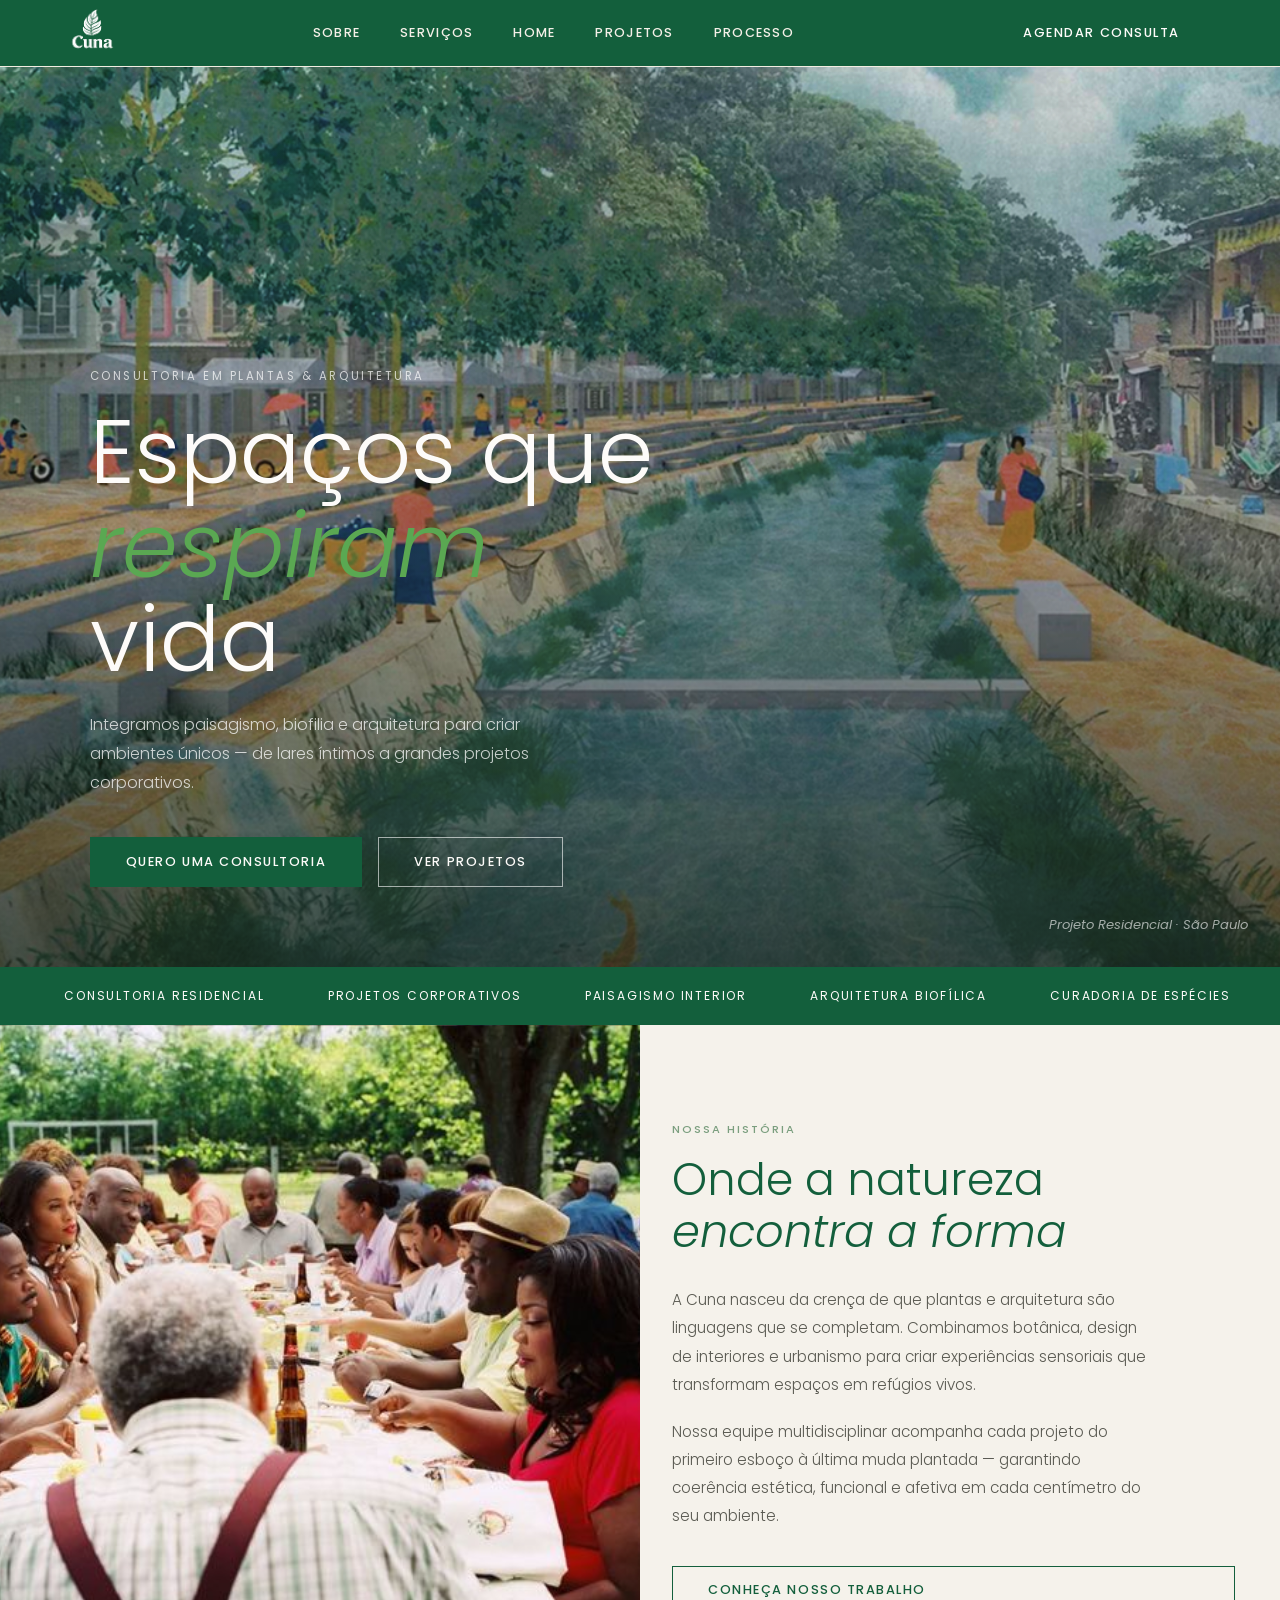
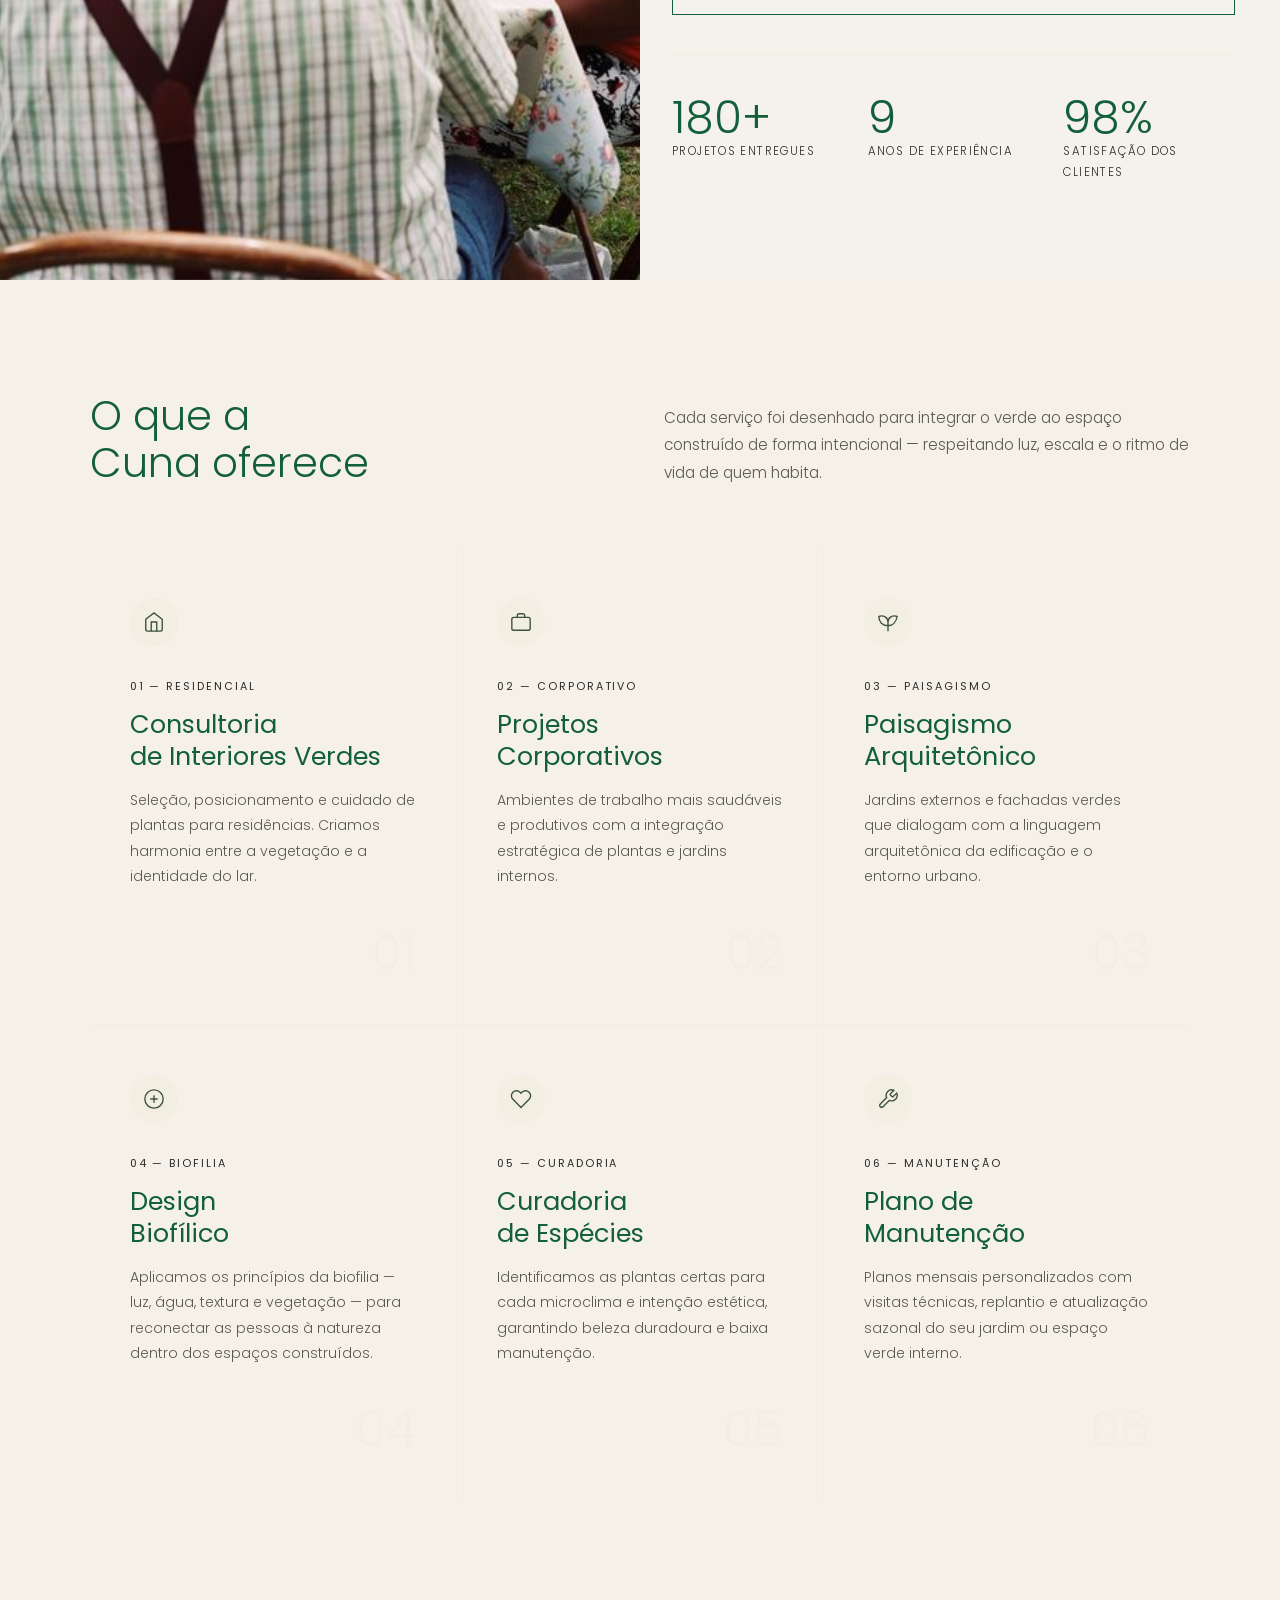
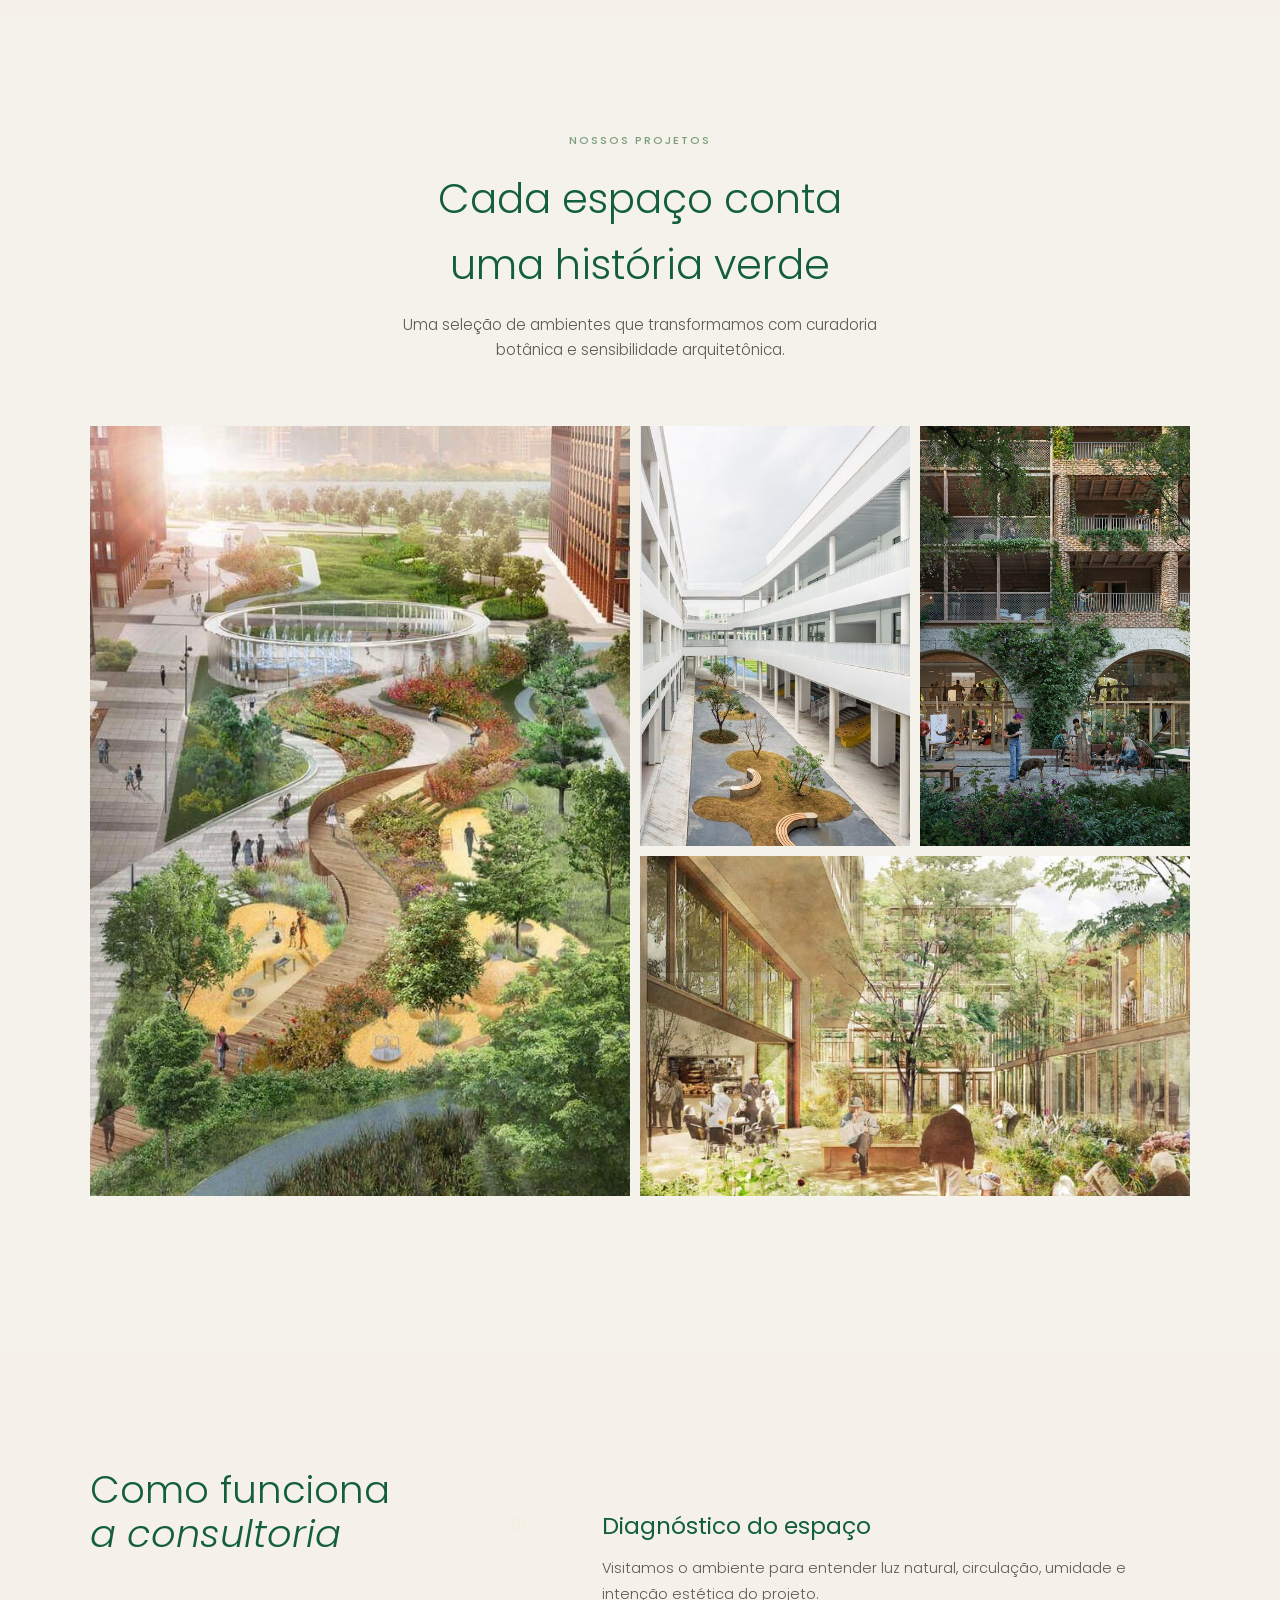
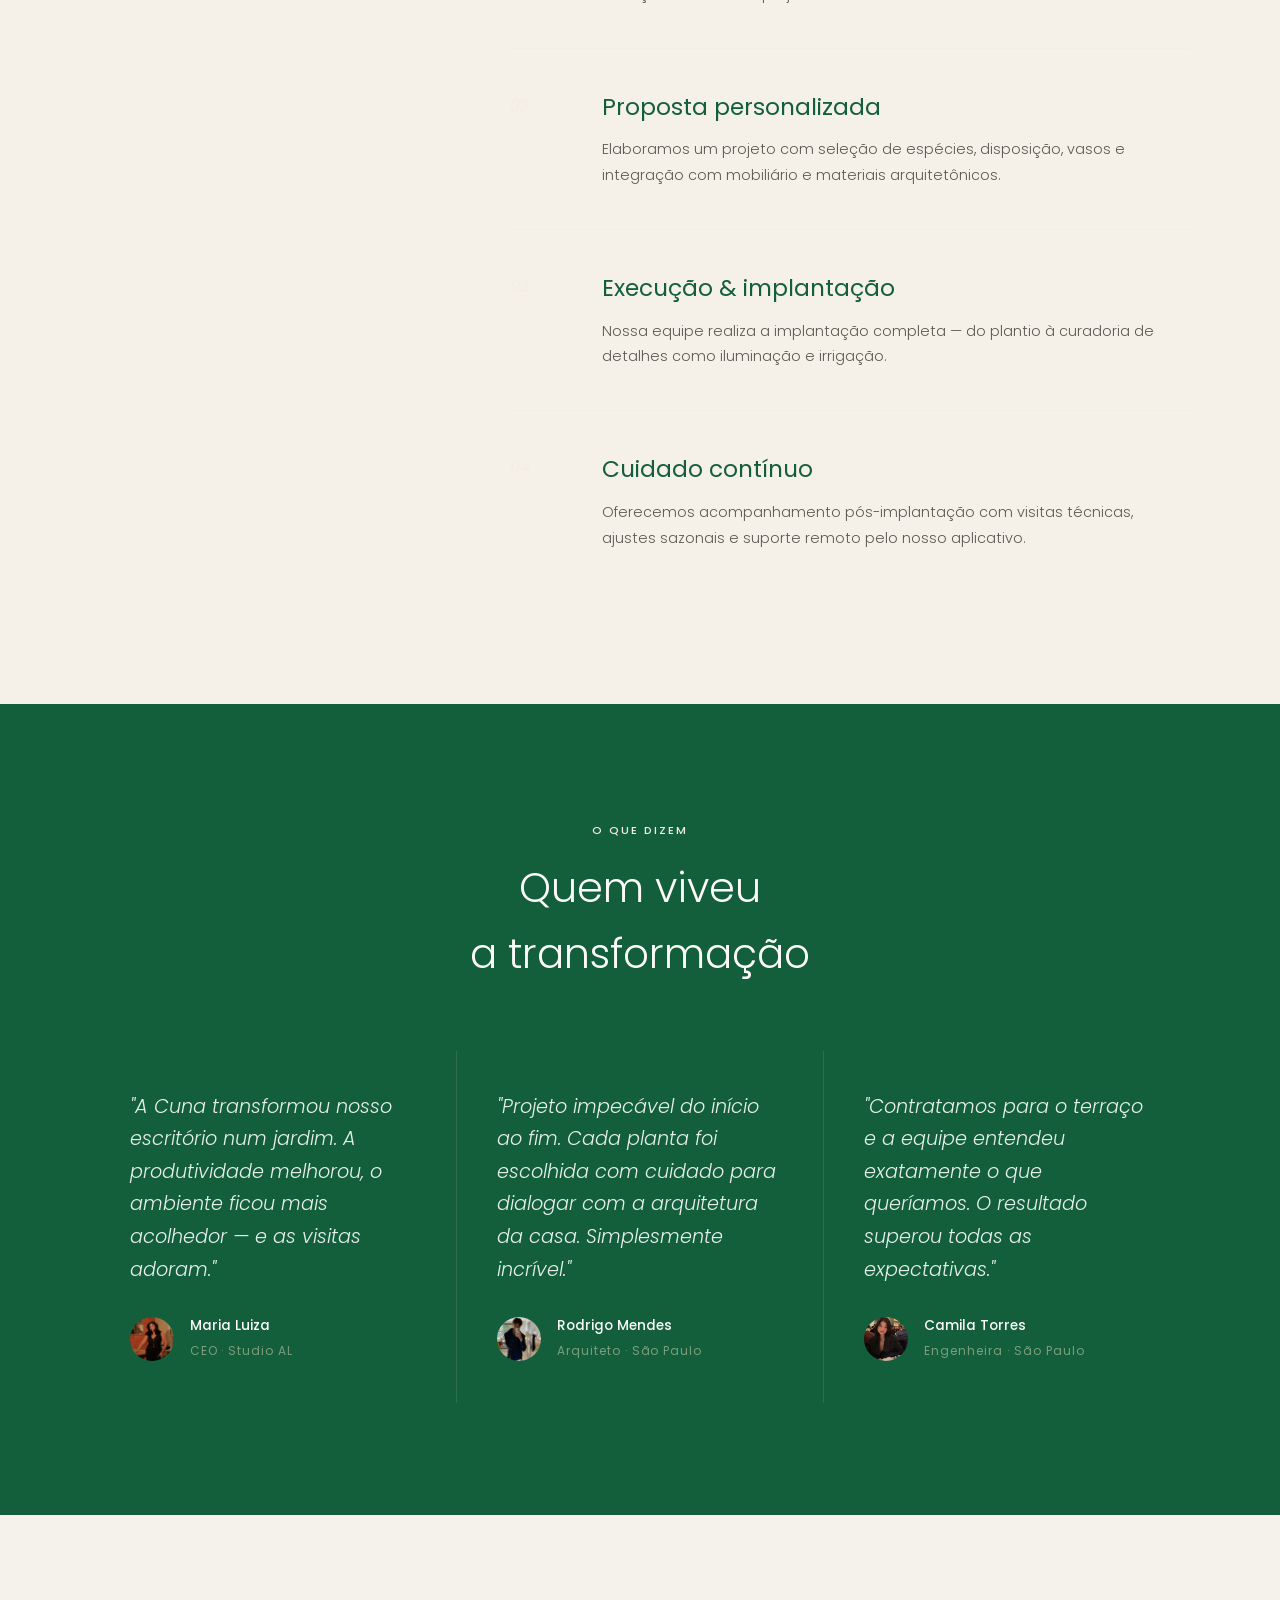
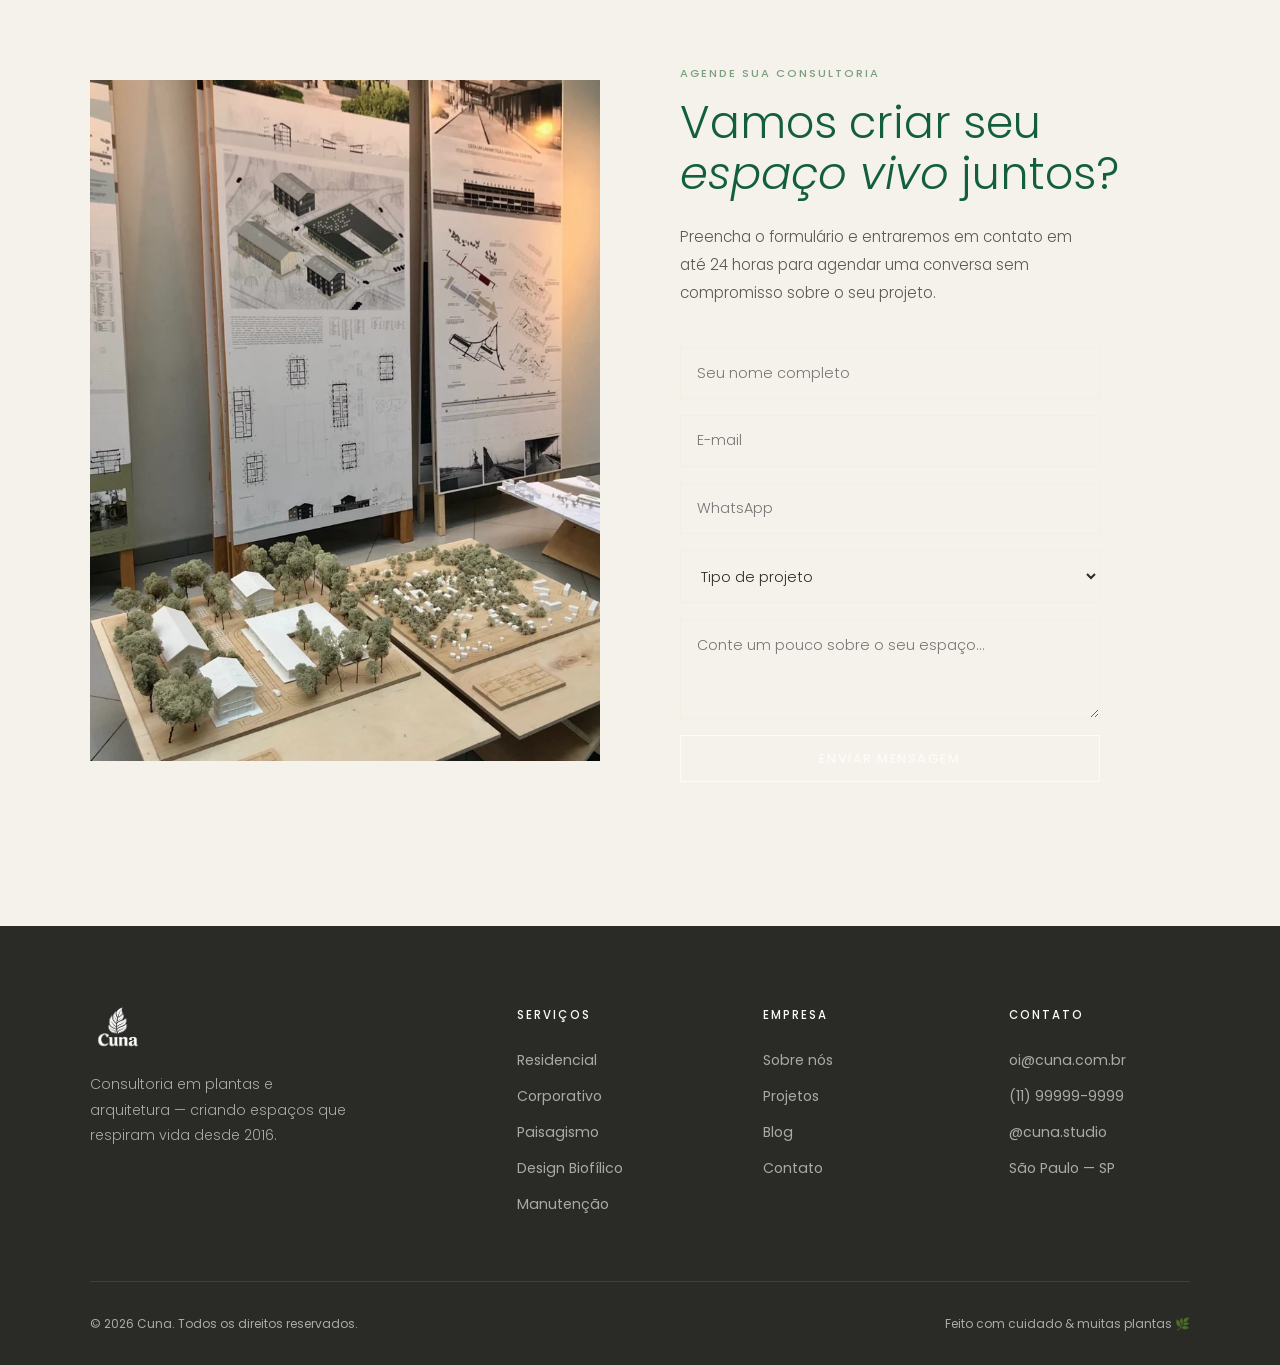
==== commit 387e1f59: "Correção guia v1.2" ====
--- a/cultoia2.html
+++ b/cultoia2.html
@@ -124,7 +124,6 @@
     .galeria-item:nth-child(2) { background-image: url('images/download (70.jpg'); background-size: cover; background-position: center; }
     .galeria-item:nth-child(3) { background-image: url('images/Gallery of Powerhouse Company Wins Competition for a Diverse Urban Ensemble in Amsterdam, Netherlands  - 2.webp'); background-size: cover; background-position: center; }
     .galeria-item:nth-child(4) { grid-column: 2/4; background-image: url('images/Improving with age_ How city design is adapting to older populations.jpg'); background-size: cover; background-position: center; }
-    .galeria-item:nth-child(5) { background-image: url('https://images.unsplash.com/photo-1598300042247-d088f8ab3a91?w=600&q=80'); background-size: cover; background-position: center; }
 
     /* PROCESSO */
     .processo { padding: 7rem 7%; background: var(--creme); }
@@ -374,7 +373,6 @@
       <div class="galeria-item"><span class="galeria-legenda">Escola - Alto sol</span></div>
       <div class="galeria-item"><span class="galeria-legenda">CESC - Artes e educação</span></div>
       <div class="galeria-item"><span class="galeria-legenda">Lar Santana - Casa de repouso</span></div>
-      <div class="galeria-item"><span class="galeria-legenda">Terraço · Higienópolis</span></div>
     </div>
     <div style="text-align:center;margin-top:3rem;">
     </div>
